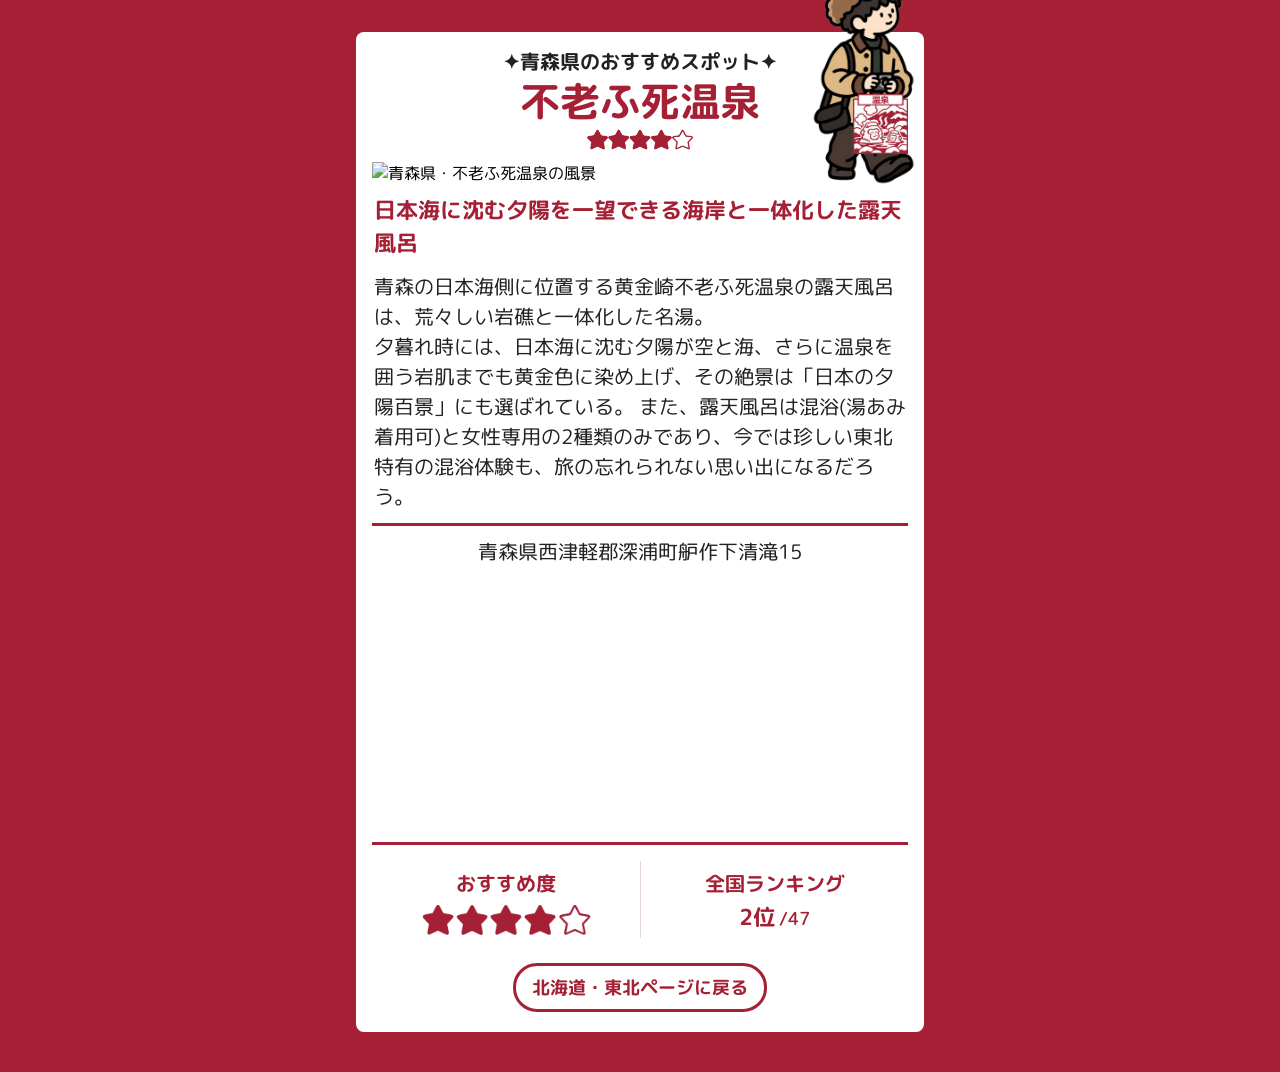
==== aomori.html @ 26dedb70 "Create aomori.html" ====
<!doctype html>
<html lang="ja">
<head>
  <meta charset="UTF-8">
  <meta name="viewport" content="width=device-width, initial-scale=1.0">
  <title>青森県 | 47都道府県ガイド</title>
  <link rel="preconnect" href="https://fonts.googleapis.com">
  <link rel="preconnect" href="https://fonts.gstatic.com" crossorigin>
  <link rel="stylesheet" href="./style.css">
</head>
<body class="page-kenmei" data-prefecture="aomori">
  <div class="page-wrapper">
    <main class="content-box kenmei-content">

      <!-- 都道府県のおすすめスポット -->
      <div class="prefecture-heading">
        <p>✦青森県のおすすめスポット✦</p>
      </div>

      <!-- 観光スポット名 -->
      <h1 class="spot-title">不老ふ死温泉</h1>

      <!-- タイトル下のおすすめ度 -->
      <div class="spot-title-rating">
        <img
          id="title-star-image"
          src="./images/星4_タイトル.png"
          alt="おすすめ度4"
        >
      </div>

      <!-- 観光スポット画像＋キャラクター＋タイプアイコン -->
      <div class="spot-image">

        <!-- 観光スポット画像 -->
        <img
          src="./images/青森.png"
          alt="青森県・不老ふ死温泉の風景"
          class="spot-photo"
        >

        <!-- キャラクターイラスト -->
        <img
          src="./images/フライトキャップむう.png"
          alt="むう"
          class="spot-character"
        >

        <!-- 自然タイプアイコン -->
        <img
          src="./images/温泉タイプアイコン.png"
          alt="温泉タイプ"
          class="spot-type-icon"
        >
      </div>

      <!-- 観光スポット説明 -->
      <div class="spot-description">

        <!-- キャッチコピー -->
        <h2 class="spot-catchcopy">
          日本海に沈む夕陽を一望できる海岸と一体化した露天風呂
        </h2>

        <!-- 説明本文 -->
        <p>
          青森の日本海側に位置する黄金崎不老ふ死温泉の露天風呂は、荒々しい岩礁と一体化した名湯。<br>
          夕暮れ時には、日本海に沈む夕陽が空と海、さらに温泉を囲う岩肌までも黄金色に染め上げ、その絶景は「日本の夕陽百景」にも選ばれている。
          また、露天風呂は混浴(湯あみ着用可)と女性専用の2種類のみであり、今では珍しい東北特有の混浴体験も、旅の忘れられない思い出になるだろう。
        </p>
      </div>

      <!-- 住所 -->
      <div class="spot-address">
        <p>青森県西津軽郡深浦町舮作下清滝15</p>
      </div>

      <!-- Googleマップ -->
      <div class="spot-map">
        <iframe src="https://www.google.com/maps/embed?pb=!1m18!1m12!1m3!1d3028.7053069646845!2d139.86169168976247!3d40.61432510893125!2m3!1f0!2f0!3f0!3m2!1i1024!2i768!4f13.1!3m3!1m2!1s0x5f9a43640e760929%3A0x13d88c3e683369d!2z6buE6YeR5bSO5LiN6ICB44G15q275rip5rOJ!5e0!3m2!1sja!2sjp!4v1795668442894!5m2!1sja!2sjp" width="600" height="450" style="border:0;" allowfullscreen="" loading="lazy" referrerpolicy="strict-origin-when-cross-origin"></iframe>
      </div>

      <!-- Googleマップ下の区切り線 -->
      <div class="spot-divider"></div>

      <!-- おすすめ度＋全国ランキング -->
      <div class="spot-rating">

        <!-- 左側：おすすめ度 -->
        <div class="rating-left">
          <p class="spot-rating-label">おすすめ度</p>
          <img
            id="body-star-image"
            src="./images/星4_本文.png"
            alt="おすすめ度4"
            class="spot-rating-image"
          >
        </div>

        <!-- 右側：全国ランキング -->
        <div class="rating-right">
          <p class="ranking-label">全国ランキング</p>
          <div class="ranking-number">
            <span id="rank-number" class="rank-main">—</span>
            <span class="rank-total">/47</span>
          </div>
        </div>

      </div>

      <!-- 地方ページに戻る -->
      <div class="page-back-area">
        <a href="./hokkaido_tohoku.html" class="back-btn" data-fade-link>
          北海道・東北ページに戻る
        </a>
      </div>

    </main>
  </div>

  <!-- GSAPライブラリ -->
  <script src="https://cdn.jsdelivr.net/npm/gsap@3/dist/gsap.min.js"></script>

  <!-- 既存のフェードアニメーション -->
  <script src="./script.js"></script>

  <!-- 星評価の自動取得 -->
  <script src="./ratings.js"></script>

  <!-- 全国ランキング自動計算 -->
  <script src="./ranking.js"></script>

</body>
</html>
---- style.css ----
/* ========================================
   Google Fonts
======================================== */
@import url('https://fonts.googleapis.com/css2?family=M+PLUS+Rounded+1c:wght@400;500;700&display=swap');

/* ========================================
   共通設定
======================================== */
*, *::before, *::after {
  box-sizing: border-box;
  margin: 0;
  padding: 0;
}

body {
  background-color: #A52035;
  font-family: 'M PLUS Rounded 1c', sans-serif;
  display: flex;
  flex-direction: column;
  align-items: center;
  min-height: 100vh;
  overflow-x: hidden;
}

/* ========================================
   ページ全体のレイアウト
======================================== */
.page-wrapper {
  width: 100%;
  max-width: 600px;
  padding: 32px 16px 40px;
  display: flex;
  flex-direction: column;
  align-items: center;
  opacity: 1;
}

.content-box {
  width: 100%;
  background-color: #ffffff;
  border-radius: 8px;
  padding: 16px;
}

/* ========================================
   地図画像
======================================== */
.map-container {
  position: relative;
  width: 100%;
  container-type: inline-size;
  overflow: hidden;
}

.map-image {
  display: block;
  width: 100%;
  height: auto;
  transform: translateZ(0);
  backface-visibility: hidden;
}

/* ========================================
   地方・都道県ボタン共通
======================================== */
.region-btn {
  position: absolute;
  background-color: #ffffff;
  color: #A52035;
  border: 2.4px solid #A52035;
  border-radius: 32px;
  font-size: clamp(11.2px, 4cqw, 20.8px);
  min-height: 0;
  padding: 1.6cqw 2.4cqw;
  font-weight: 700;
  white-space: nowrap;
  display: flex;
  align-items: center;
  justify-content: center;
  transform: translate(-50%, -50%);
  cursor: pointer;
  text-decoration: none;
  transition: background-color 0.15s, color 0.15s;
  line-height: 1.2;
  z-index: 2;
}

.region-btn:hover,
.region-btn:focus-visible {
  background-color: #A52035;
  color: #ffffff;
}

.region-btn:active {
  opacity: 0.85;
}

/* ========================================
   index.html 地方ボタンの位置
======================================== */
.btn-hokkaido-tohoku {
  top: 43%;
  left: 84%;
}

.btn-kanto {
  top: 76%;
  left: 83%;
}

.btn-chubu {
  top: 73%;
  left: 63%;
}

.btn-kinki {
  top: 85%;
  left: 45%;
}

.btn-chugoku-shikoku {
  top: 65%;
  left: 26%;
}

.btn-kyushu {
  top: 85%;
  left: 9%;
}

/* ========================================
   hokkaido_tohoku.html 都道県ボタンの位置
======================================== */
.btn-hokkaido {
  top: 20%;
  left: 40%;
}

.btn-aomori {
  top: 45%;
  left: 50%;
}

.btn-akita {
  top: 60%;
  left: 35%;
}

.btn-iwate {
  top: 60%;
  left: 62%;
}

.btn-miyagi {
  top: 75%;
  left: 62%;
}

.btn-fukushima {
  top: 90%;
  left: 50%;
}

.btn-yamagata {
  top: 75%;
  left: 35%;
}

/* ========================================
   地方ページの装飾付き白枠
======================================== */
.region-content-box {
  position: relative;
  overflow: hidden;
}

/* ========================================
   四隅の装飾画像：共通設定
======================================== */
.corner-decoration {
  position: absolute;

  /* 白枠の横幅に対する割合 */
  width: 27%;

  /* PCで大きくなりすぎないよう制限 */
  max-width: 150px;

  /* 元画像の縦横比を維持 */
  height: auto;

  /* 画像の変形を防止 */
  object-fit: contain;

  /* 地図やボタンの操作を妨げない */
  pointer-events: none;

  /* 装飾画像を前面に表示 */
  z-index: 3;
}

/* ========================================
   左上の装飾
======================================== */
.corner-top-left {
  top: 0;
  left: 0;
}

/* ========================================
   右上の装飾
======================================== */
.corner-top-right {
  top: 0;
  right: 0;
}

/* ========================================
   左下の装飾
======================================== */
.corner-bottom-left {
  bottom: 0;
  left: 0;
}

/* ========================================
   右下の装飾
======================================== */
.corner-bottom-right {
  bottom: 0;
  right: 0;
}

/* ========================================
   地方ページの地図と見出し
======================================== */

/* 見出しを装飾画像より前面に表示 */
.region-content-box .region-heading {
  position: relative;
  z-index: 4;
}

/* 地図と都道県ボタンの表示位置 */
.region-content-box .map-container {
  position: relative;
  z-index: 1;
}

/* ========================================
   都道府県紹介ページ共通
======================================== */
.page-kenmei {
  font-family: 'M PLUS Rounded 1c', sans-serif;
}

.kenmei-content {
  position: relative;
  padding: 16px;
}

/* ========================================
   都道府県のおすすめスポット見出し
======================================== */
.prefecture-heading {
  width: 100%;
  text-align: center;
  margin-bottom: 1px;
}

.prefecture-heading p {
  font-family: 'M PLUS Rounded 1c', sans-serif;
  font-size: clamp(14px, 3.8vw, 20px);
  font-weight: 700;
  color: #222222;
  line-height: 1.3;
}

/* ========================================
   地方ページの見出し
======================================== */
.region-heading {
  width: 100%;
  text-align: center;
  margin-bottom: 8px;
}

.region-heading p {
  font-family: 'M PLUS Rounded 1c', sans-serif;
  font-size: 16px;
  font-weight: 700;
  color: #222222;
  line-height: 1.3;
}

/* ========================================
   北海道・東北地方の見出し専用設定
======================================== */
.page-tohoku .region-heading p {
  font-size: 18px;
  color: #459EE2;
}

/* ========================================
   観光タイプアイコン
======================================== */
.spot-type-icon {
  position: absolute;

  /* 写真上端から70px上に配置 */
  top: -70px;

  /* 写真の右端に揃える */
  right: 0;

  /* アイコンの大きさ */
  width: 55px;
  height: auto;

  z-index: 3;
  pointer-events: none;
}

/* ========================================
   観光スポット名
======================================== */
.spot-title {
  color: #A52035;
  font-size: clamp(26px, 7vw, 40px);
  font-weight: 700;
  text-align: center;
  line-height: 1.3;
  margin-bottom: 2px;
}

/* ========================================
   タイトル下のおすすめ度
======================================== */
.spot-title-rating {
  display: flex;
  justify-content: center;
  align-items: center;
  width: 100%;
  margin-bottom: 12px;
}

.spot-title-rating img {
  display: block;
  width: 20%;
  max-width: 144px;
  height: auto;
}

/* ========================================
   観光スポット画像＋キャラクター
======================================== */
.spot-image {
  position: relative;
  width: 100%;
  margin-bottom: 4px;
  overflow: visible;
}

.spot-photo {
  display: block;
  width: 100%;
  height: auto;
}

.spot-character {
  position: absolute;
  right: -5%;
  bottom: -3%;
  width: 25%;
  height: auto;
  z-index: 2;
  pointer-events: none;
}

/* ========================================
   住所・説明本文
======================================== */
.spot-address,
.spot-description {
  font-family: 'M PLUS Rounded 1c', sans-serif;
  font-size: clamp(14px, 3.8vw, 20px);
  font-weight: 400;
  line-height: 1.5;
  color: #222222;
}

.spot-description {
  padding: 4px 2px 12px;
  text-align: left;
  overflow-wrap: anywhere;
}

/* ========================================
   観光スポットのキャッチコピー
======================================== */
.spot-catchcopy {
  font-family: 'M PLUS Rounded 1c', sans-serif;
  font-size: 1.1em;
  font-weight: 700;
  color: #A52035;
  line-height: 1.5;
  text-align: left;
  margin-bottom: 12px;
}

/* ========================================
   住所
======================================== */
.spot-address {
  border-top: 3px solid #A52035;
  padding: 10px 8px;
  text-align: center;
}

/* ========================================
   Googleマップ埋め込み
======================================== */
.spot-map {
  width: 100%;
  margin: 0 0 16px;
}

.spot-map iframe {
  display: block;
  width: 100%;
  height: 250px;
  border: 0;
  border-radius: 8px;
}

/* ========================================
   Googleマップ下の区切り線
======================================== */
.spot-divider {
  width: 100%;
  border-top: 3px solid #A52035;
  margin-top: 12px;
  margin-bottom: 16px;
}

/* ========================================
   おすすめ度＋全国ランキング
======================================== */
.spot-rating {
  display: grid;
  grid-template-columns: minmax(0, 1fr) minmax(0, 1fr);
  width: 100%;
  align-items: start;
  text-align: center;
  gap: 0;
}

/* ========================================
   左側：おすすめ度
======================================== */
.rating-left {
  display: flex;
  flex-direction: column;
  align-items: center;
  justify-content: flex-start;
  min-width: 0;
  padding: 8px 4px;
}

/* おすすめ度の文字 */
.spot-rating-label {
  font-family: 'M PLUS Rounded 1c', sans-serif;
  font-size: clamp(14px, 3.8vw, 20px);
  font-weight: 700;
  color: #A52035;
  line-height: 1.4;
  margin-bottom: 8px;
}

/* おすすめ度の星画像 */
.spot-rating-image {
  display: block;
  width: 65%;
  max-width: 200px;
  height: auto;
  margin: 0 auto;
}

/* ========================================
   右側：全国ランキング
======================================== */
.rating-right {
  display: flex;
  flex-direction: column;
  align-items: center;
  justify-content: flex-start;
  min-width: 0;
  padding: 8px 4px;
  border-left: 1px solid #E5D5D8;
}

/* 全国ランキングの文字 */
.ranking-label {
  font-family: 'M PLUS Rounded 1c', sans-serif;
  font-size: clamp(14px, 3.8vw, 20px);
  font-weight: 700;
  color: #A52035;
  line-height: 1.4;
  white-space: nowrap;
  margin-bottom: 8px;
}

/* 順位と/47の横並び */
.ranking-number {
  display: flex;
  align-items: baseline;
  justify-content: center;
  gap: 4px;
  line-height: 1.1;
  white-space: nowrap;
}

/* 順位の数字：見出しより2px大きい */
.rank-main {
  font-family: 'M PLUS Rounded 1c', sans-serif;
  font-size: clamp(16px, calc(3.8vw + 2px), 22px);
  font-weight: 700;
  color: #A52035;
  line-height: 1.1;
  font-variant-numeric: tabular-nums;
}

/* /47：臙脂色 */
.rank-total {
  font-family: 'M PLUS Rounded 1c', sans-serif;
  font-size: clamp(12px, 3.5vw, 18px);
  font-weight: 500;
  color: #A52035;
  line-height: 1.2;
}

/* 評価未設定時は星画像を非表示 */
.spot-title-rating img[hidden],
.spot-rating-image[hidden] {
  display: none;
}

/* ========================================
   戻るボタン共通
======================================== */
.page-back-area {
  display: flex;
  justify-content: center;
  align-items: center;
  width: 100%;
  margin-top: 20px;
  margin-bottom: 4px;
}

.back-btn {
  display: inline-flex;
  align-items: center;
  justify-content: center;
  background-color: #ffffff;
  color: #A52035;
  border: 3px solid #A52035;
  border-radius: 24px;
  font-size: clamp(13px, 3.5vw, 18px);
  font-weight: 700;
  padding: 8px 16px;
  text-decoration: none;
  text-align: center;
  transition: background-color 0.15s, color 0.15s;
  max-width: 100%;
}

.back-btn:hover,
.back-btn:focus-visible {
  background-color: #A52035;
  color: #ffffff;
}

/* ========================================
   アニメーション中の操作制御
======================================== */
.is-animating .region-btn,
.is-animating .back-btn {
  pointer-events: none;
}

/* ========================================
   スマートフォン対応
======================================== */
@media (max-width: 360px) {
  .content-box {
    padding: 10px;
  }

  .spot-title {
    margin-bottom: 10px;
  }

  .spot-image {
    margin-bottom: 4px;
  }

  .spot-address {
    padding: 8px 4px;
  }

  .ranking-number {
    gap: 2px;
  }
}

/* ========================================
   test.html 整備中ページ
======================================== */
.under-construction {
  display: flex;
  flex-direction: column;
  align-items: center;
  justify-content: center;
  min-height: 100vh;
  gap: 32px;
  padding: 24px;
}

.under-construction h1 {
  font-size: 32px;
  font-weight: 700;
  color: #333333;
  text-align: center;
}

/* ========================================
   アクセシビリティ
======================================== */
@media (prefers-reduced-motion: reduce) {
  .region-btn,
  .back-btn {
    transition: none;
  }
}
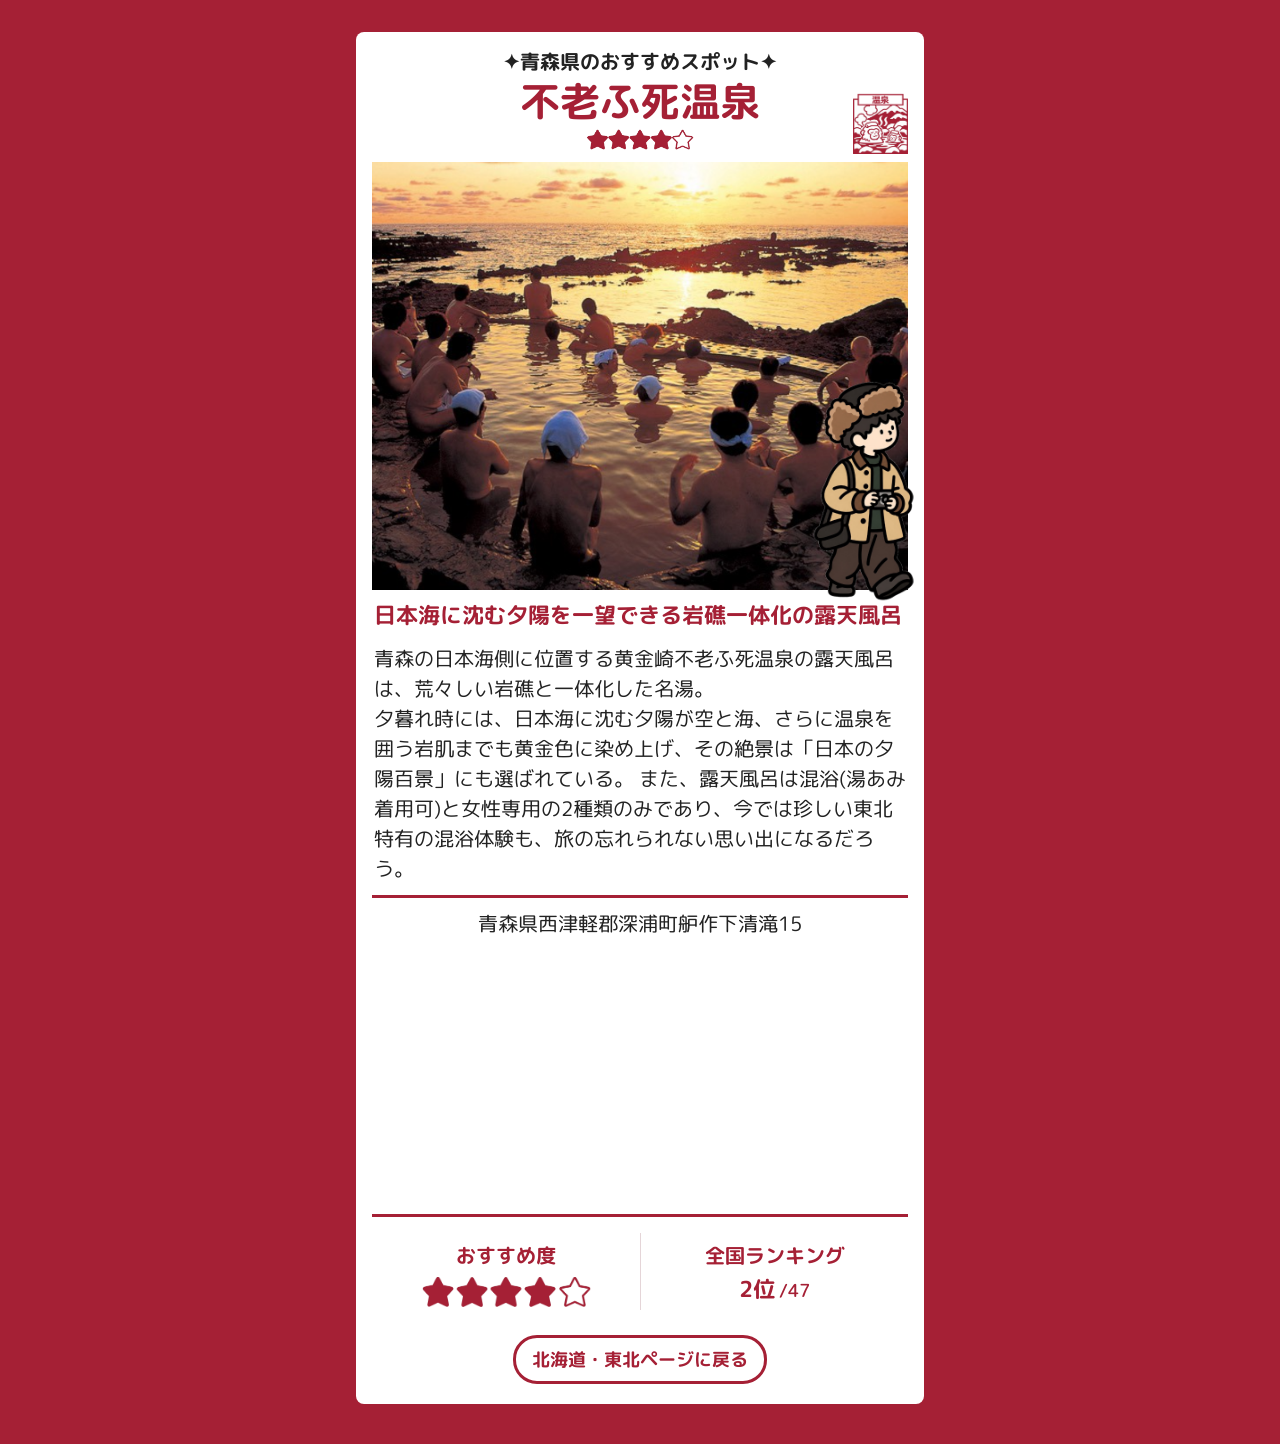
==== commit 275af2bb: "Update aomori.html" ====
--- a/aomori.html
+++ b/aomori.html
@@ -59,7 +59,7 @@
 
         <!-- キャッチコピー -->
         <h2 class="spot-catchcopy">
-          日本海に沈む夕陽を一望できる海岸と一体化した露天風呂
+          日本海に沈む夕陽を一望できる岩礁一体化の露天風呂
         </h2>
 
         <!-- 説明本文 -->
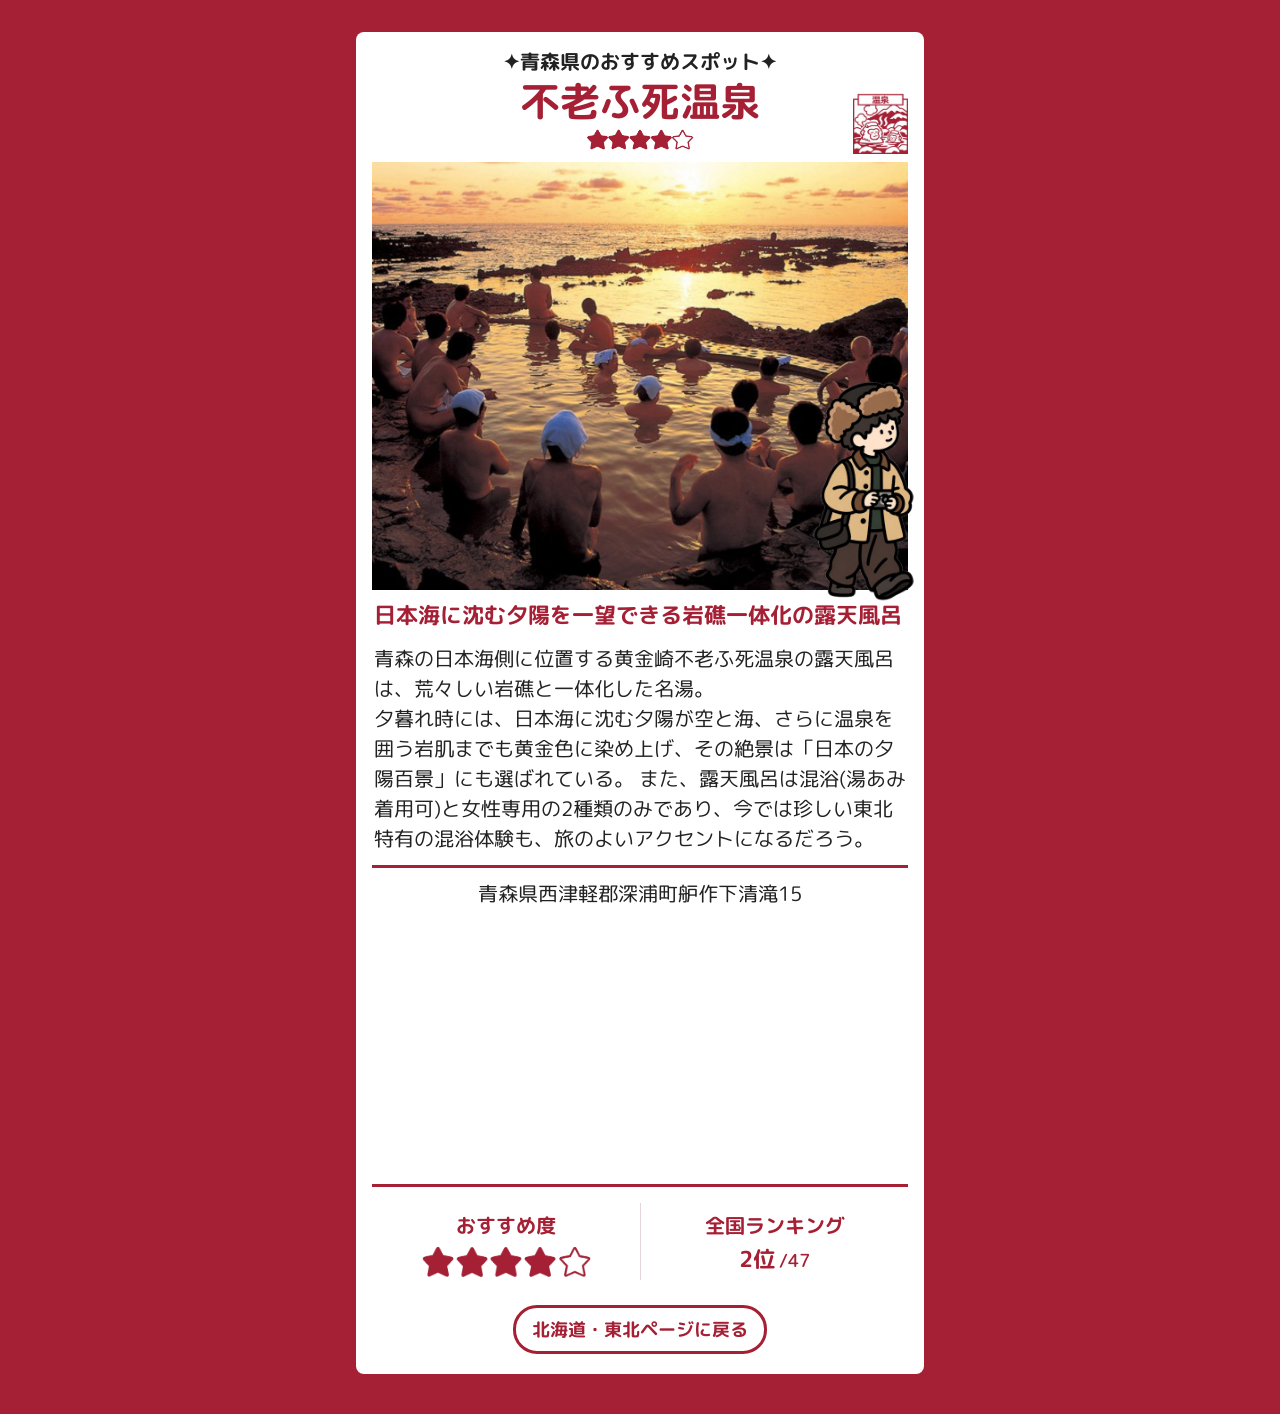
==== commit 5241134d: "Update aomori.html" ====
--- a/aomori.html
+++ b/aomori.html
@@ -66,7 +66,7 @@
         <p>
           青森の日本海側に位置する黄金崎不老ふ死温泉の露天風呂は、荒々しい岩礁と一体化した名湯。<br>
           夕暮れ時には、日本海に沈む夕陽が空と海、さらに温泉を囲う岩肌までも黄金色に染め上げ、その絶景は「日本の夕陽百景」にも選ばれている。
-          また、露天風呂は混浴(湯あみ着用可)と女性専用の2種類のみであり、今では珍しい東北特有の混浴体験も、旅の忘れられない思い出になるだろう。
+          また、露天風呂は混浴(湯あみ着用可)と女性専用の2種類のみであり、今では珍しい東北特有の混浴体験も、旅のよいアクセントになるだろう。
         </p>
       </div>
 
--- a/style.css
+++ b/style.css
@@ -109,8 +109,8 @@
 }
 
 .btn-chubu {
-  top: 73%;
-  left: 63%;
+  top: 74%;
+  left: 64%;
 }
 
 .btn-kinki {
@@ -119,7 +119,7 @@
 }
 
 .btn-chugoku-shikoku {
-  top: 65%;
+  top: 66%;
   left: 26%;
 }
 
